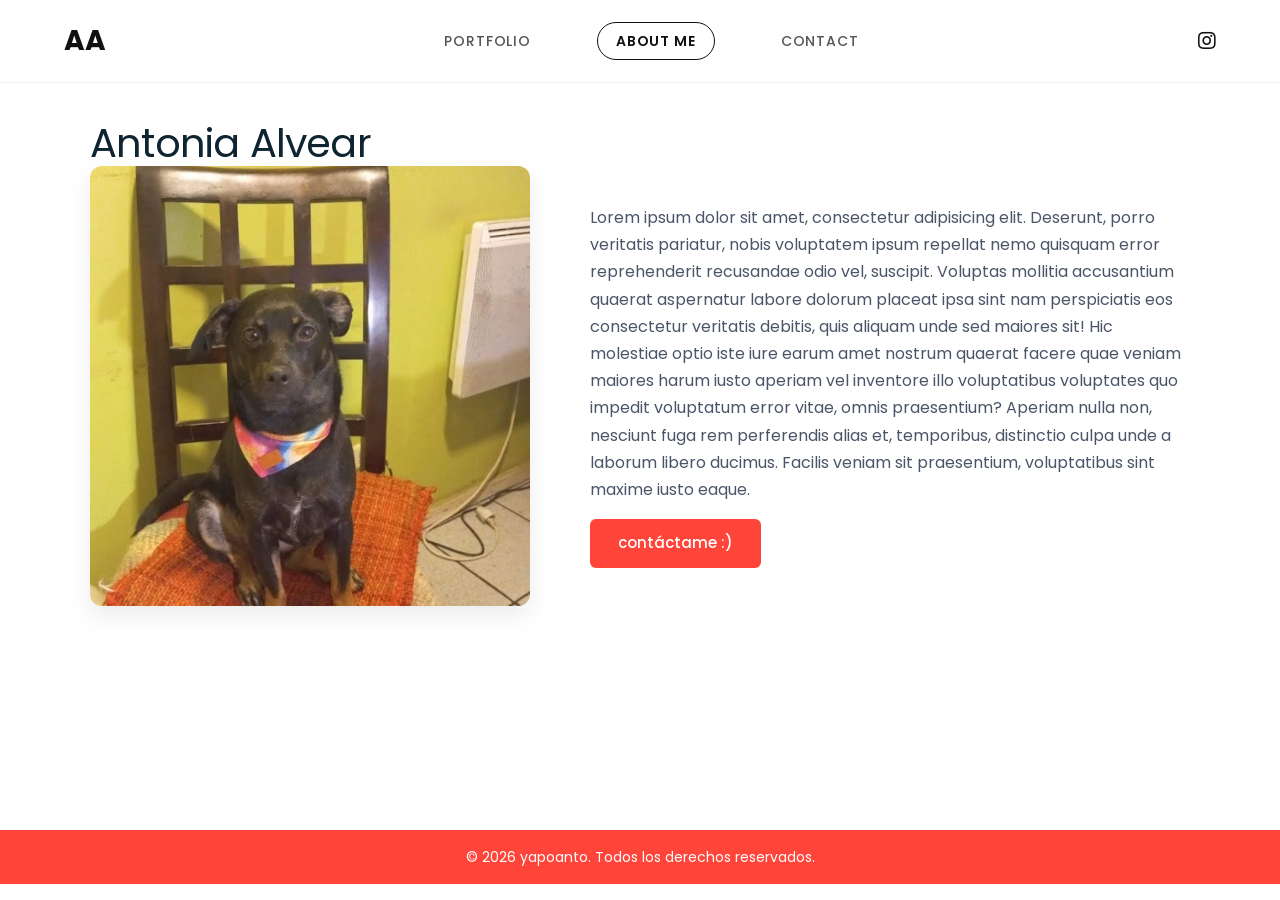
==== about/index.html @ c009c2d9 "Update index.html" ====
<!DOCTYPE html>
<html lang="es">

  <head>
    <meta charset="UTF-8" />
    <title>yapoanto / Diseñadora</title>
    <link rel="stylesheet" href="../style.css">
    <link rel="stylesheet" href="https://cdnjs.cloudflare.com/ajax/libs/font-awesome/5.15.2/css/all.min.css" />
    <meta name="viewport" content="width=device-width, initial-scale=1.0" />
  </head>

  <body>
       <!-- Move to up button -->
    <div class="scroll-button">
      <a href="#home"><i class="fas fa-arrow-up"></i></a>
    </div>

    <!-- navgaition menu -->
    <nav>
      <div class="navbar">
        <div class="logo"><a href="../">AA</a></div>
        <ul class="menu">
          <li><a href="../portfolio/">PORTFOLIO</a></li>
          <li><a href="./" class="nav-active-pill">ABOUT ME</a></li>  
          <li><a href="../contacto/">CONTACT</a></li>  
          <div class="cancel-btn">
            <i class="fas fa-times"></i>
          </div>
        </ul>
        <div class="media-icons">
          <a href="https://www.instagram.com/yapoanto/"><i class="fab fa-instagram"></i></a>
        </div>
      </div>
      <div class="menu-btn">
        <i class="fas fa-bars"></i>
      </div>
    </nav>
           <!-- About Section Start -->
    <section class="about" id="about">
      <div class="content">
        <div class="title"><h2>Antonia Alvear</h2></div>
        <div class="about-details">
          <div class="left">
            <img src="../images/mili.jpg" alt="" />
          </div>
          <div class="right">

            <p>
              Lorem ipsum dolor sit amet, consectetur adipisicing elit. Deserunt, porro veritatis pariatur, nobis voluptatem ipsum repellat nemo quisquam error reprehenderit recusandae odio vel, suscipit. Voluptas mollitia accusantium quaerat aspernatur labore dolorum placeat ipsa sint nam perspiciatis eos consectetur veritatis debitis, quis aliquam unde sed maiores sit! Hic molestiae optio iste
              iure earum amet nostrum quaerat facere quae veniam maiores harum iusto aperiam vel inventore illo voluptatibus voluptates quo impedit voluptatum error vitae, omnis praesentium? Aperiam nulla non, nesciunt fuga rem perferendis alias et, temporibus, distinctio culpa unde a laborum libero ducimus. Facilis veniam sit praesentium, voluptatibus sint maxime iusto eaque.
            </p>
            <div class="button">
              <a href="../contacto/" class="btn-primary">contáctame :)</a>            </div>
          </div>
        </div>
      </div>
    </section>



        <footer>
      <div class="text">
        <span>© 2026 yapoanto. Todos los derechos reservados.</span>
      </div>
    </footer>
    <script src="script.js"></script>
   </body> 

</html>
---- style.css ----
/* ==========================================================================
   1. VARIABLES, TIPOGRAFÍA & CONFIGURACIÓN GLOBAL
   ========================================================================== */
@import url('https://fonts.googleapis.com/css2?family=Poppins:wght@400;500;600;700&display=swap');

:root {
  /* Tipografía */
  --font-main: 'Poppins', -apple-system, BlinkMacSystemFont, sans-serif;

  /* Paleta cromática */
  --color-brand: #ff443a;
  --color-heading: #0e2431;
  --color-body: #4a5568;
  --color-bg-light: #ffffff;
  --color-surface: #f4f4f6;
  --color-border: #e2e8f0;
}

* {
  margin: 0;
  padding: 0;
  box-sizing: border-box;
  text-decoration: none;
  scroll-behavior: smooth;
}

body {
  font-family: var(--font-main);
  font-size: 1rem;
  line-height: 1.65;
  color: var(--color-body);
  background-color: var(--color-bg-light);
  -webkit-font-smoothing: antialiased;
}

/* Barra de desplazamiento */
::-webkit-scrollbar {
  width: 8px;
}
::-webkit-scrollbar-track {
  background: #f1f1f1;
}
::-webkit-scrollbar-thumb {
  background: #ff8a83;
  border-radius: 8px;
}
::-webkit-scrollbar-thumb:hover {
  background: var(--color-brand);
}

/* ==========================================================================
   2. ESCALA TIPOGRÁFICA UNIVERSAL (H1 - H6 & CUERPO)
   ========================================================================== */
h1, h2, h3, h4, h5, h6 {
  color: var(--color-heading);
  font-weight: 600;
  line-height: 1.15;
  letter-spacing: -0.02em;
}

/* H1: Logotipo / Nombre central */
h1 {
  font-size: clamp(3.5rem, 9.5vw, 7.5rem);
  font-weight: 400;
  line-height: 0.95;
  letter-spacing: -0.03em;
  text-transform: lowercase;
}

/* H2: Subtítulo editorial / Títulos de sección */
h2 {
  font-size: clamp(1.8rem, 4vw, 2.5rem);
  font-weight: 400;
}

/* H3: Subsecciones / Entradas medianas */
h3 {
  font-size: clamp(1.3rem, 2.5vw, 1.75rem);
  font-weight: 600;
}

/* H4: Títulos de tarjetas de proyectos y modales */
h4 {
  font-size: clamp(1.05rem, 1.5vw, 1.25rem);
  font-weight: 500;
}

/* H5: Metadatos y subtítulos de tarjeta */
h5 {
  font-size: 0.88rem;
  font-weight: 500;
  color: rgba(255, 255, 255, 0.8);
}

/* H6: Tags técnicos o etiquetas */
h6 {
  font-size: 0.75rem;
  font-weight: 600;
  text-transform: uppercase;
  letter-spacing: 0.08em;
  color: #8a93a0;
}

p {
  font-size: 1rem;
  line-height: 1.7;
  margin-bottom: 1rem;
}

p:last-child {
  margin-bottom: 0;
}

small {
  font-size: 0.85rem;
  color: #718096;
}

/* ==========================================================================
   3. NAVEGACIÓN (LIVIANA, TRANSLÚCIDA Y ESPACIADA)
   ========================================================================== */
nav {
  position: fixed;
  top: 0;
  left: 0;
  width: 100%;
  padding: 18px 0;
  z-index: 998;
  background: rgba(255, 255, 255, 0.92);
  backdrop-filter: blur(12px);
  -webkit-backdrop-filter: blur(12px);
  border-bottom: 1px solid rgba(0, 0, 0, 0.05);
  transition: all 0.3s ease;
}

nav.sticky {
  padding: 12px 0;
  background: rgba(255, 255, 255, 0.98);
  box-shadow: 0 4px 20px rgba(0, 0, 0, 0.04);
}

nav .navbar {
  width: 90%;
  max-width: 1280px;
  display: flex;
  justify-content: space-between;
  align-items: center;
  margin: auto;
}

nav .navbar .logo a {
  font-size: 28px;
  font-weight: 700;
  color: #111111;
  letter-spacing: -0.5px;
  transition: color 0.25s ease;
}

nav .navbar .logo a:hover {
  color: var(--color-brand);
}

/* Menú con mayor distancia entre palabras */
nav .navbar .menu {
  display: flex;
  align-items: center;
  list-style: none;
  gap: 48px; /* Separación amplia y editorial */
}

.navbar .menu a {
  font-size: 14px;
  font-weight: 500;
  color: #555555;
  padding: 8px 18px;
  border-radius: 30px;
  letter-spacing: 0.06em;
  transition: all 0.25s ease;
}

.navbar .menu a:hover {
  color: #111111;
}

/* Cápsula activa redondeada */
.navbar .menu a.nav-active-pill {
  color: #111111;
  border: 1.5px solid #111111;
  background: transparent;
  font-weight: 600;
}

.navbar .media-icons a {
  color: #111111;
  font-size: 20px;
  transition: color 0.25s ease;
}

.navbar .media-icons a:hover {
  color: var(--color-brand);
}

.menu-btn,
.cancel-btn {
  display: none;
  font-size: 22px;
  cursor: pointer;
  color: #111111;
}

/* ==========================================================================
   4. HERO / PORTADA (CENTRADO REAL SIN DESBORDES)
   ========================================================================== */
.home {
  min-height: 88vh;       /* Mantiene el asomo de la galería abajo */
  width: 100%;
  background-color: #ffffff;
  display: flex;
  justify-content: center; /* Centra horizontalmente */
  align-items: center;     /* Centra verticalmente en la pantalla */
  position: relative;      /* Permite anclar el botón de scroll abajo */
  padding: 0 20px;
}

/* Bloque central: yapoanto + Antonia Alvear a la derecha */
.hero-brand {
  display: inline-flex;
  flex-direction: column;
  align-items: flex-end;    /* Alinea ambos hijos al borde derecho */
  width: max-content;       /* Clave: mide estrictamente lo que mide 'yapoanto' */
  max-width: 100%;
  margin: 0 auto;
  text-align: right;
  transform: translateY(-20px);
}

.brand-title {
  font-size: clamp(55px, 10vw, 140px);
  font-weight: 300;
  color: #111111;
  line-height: 0.55;
  letter-spacing: -2px;
  margin: 0;
  text-transform: lowercase;
  display: block;
  text-align: right;
}

.brand-sub {
  font-size: clamp(18px, 2.4vw, 43px);
  font-weight: 400;
  color: #111111;
  margin-top: 8px;
  letter-spacing: -0.5px;
  display: block;
  text-align: right;
  align-self: flex-end;     /* Asegura el anclaje a la derecha */
}

/* Bloque inferior de scroll fijado a la base de la sección */
.hero-scroll-prompt {
  position: absolute;
  bottom: 25px;            /* Siempre anclado abajo sin empujar al título */
  left: 50%;
  transform: translateX(-50%);
  text-align: center;
  display: flex;
  flex-direction: column;
  align-items: center;
  gap: 6px;
  width: 100%;
}

.hero-scroll-prompt .role-text {
  font-size: 15px;
  font-weight: 400;
  color: #1a1a1a;
  margin: 0;
}

.hero-scroll-prompt .scroll-link {
  display: inline-flex;
  flex-direction: column;
  align-items: center;
  gap: 6px;
  font-size: 14px;
  color: #555555;
  text-decoration: none;
  transition: color 0.3s ease;
  cursor: pointer;
}

.hero-scroll-prompt .scroll-link:hover {
  color: var(--color-brand, #ff443a);
}

.scroll-arrow {
  font-size: 13px;
  animation: bounceDown 2s infinite ease-in-out;
}

@keyframes bounceDown {
  0%, 20%, 50%, 80%, 100% { transform: translateY(0); }
  40% { transform: translateY(5px); }
  60% { transform: translateY(2px); }
}

/* ==========================================================================
   5. GALERÍA DE PROYECTOS (HOME)
   ========================================================================== */
.gallery {
  padding: 20px 0 100px 0;
  width: 100%;
  background: #ffffff;
}

.gallery-container {
  width: 90%;
  max-width: 1280px;
  margin: 0 auto;
  display: grid;
  grid-template-columns: repeat(auto-fill, minmax(320px, 1fr));
  gap: 24px;
}

.gallery-card {
  position: relative;
  aspect-ratio: 3 / 4;
  overflow: hidden;
  border-radius: 14px;
  cursor: pointer;
  background-color: #b0b0b0;
  box-shadow: 0 4px 15px rgba(0, 0, 0, 0.04);
}

.gallery-card img {
  width: 100%;
  height: 100%;
  object-fit: cover;
  display: block;
  transition: transform 0.5s cubic-bezier(0.16, 1, 0.3, 1);
}

.gallery-card:hover img {
  transform: scale(1.03);
}

.card-overlay {
  position: absolute;
  inset: 0;
  display: flex;
  flex-direction: column;
  justify-content: flex-end;
  padding: 22px;
  background: linear-gradient(180deg, transparent 40%, rgba(14, 36, 49, 0.88) 100%);
  opacity: 0;
  transition: opacity 0.3s ease;
}

.gallery-card:hover .card-overlay {
  opacity: 1;
}

.card-overlay h4 {
  color: #ffffff;
  margin-bottom: 2px;
  transform: translateY(8px);
  transition: transform 0.3s ease;
}

.card-overlay h5 {
  transform: translateY(8px);
  transition: transform 0.3s ease 0.05s;
}

.gallery-card:hover .card-overlay h4,
.gallery-card:hover .card-overlay h5 {
  transform: translateY(0);
}

/* ==========================================================================
   6. LIGHTBOX / VISOR MODAL
   ========================================================================== */
.lightbox {
  position: fixed;
  inset: 0;
  background: rgba(14, 36, 49, 0.9);
  backdrop-filter: blur(8px);
  -webkit-backdrop-filter: blur(8px);
  z-index: 9999;
  display: flex;
  align-items: center;
  justify-content: center;
  opacity: 0;
  pointer-events: none;
  transition: opacity 0.3s ease;
  padding: 20px;
}

.lightbox.active {
  opacity: 1;
  pointer-events: auto;
}

.lightbox-content {
  position: relative;
  max-width: 900px;
  width: 100%;
  display: flex;
  flex-direction: column;
  align-items: center;
}

.lightbox-content img {
  max-width: 100%;
  max-height: 75vh;
  border-radius: 6px;
  object-fit: contain;
  box-shadow: 0 10px 30px rgba(0, 0, 0, 0.4);
}

.lightbox-close {
  position: absolute;
  top: -45px;
  right: 0;
  background: transparent;
  border: none;
  color: #ffffff;
  font-size: 26px;
  cursor: pointer;
  padding: 5px;
}

.lightbox-info {
  margin-top: 14px;
  text-align: center;
  color: #ffffff;
}

.lightbox-info h4 {
  color: #ffffff;
}

.lightbox-info span {
  font-size: 0.9rem;
  color: rgba(255, 255, 255, 0.7);
}

/* ==========================================================================
   7. SECCIÓN ABOUT ME
   ========================================================================== */
.about {
  padding: 120px 0 80px 0;
  width: 100%;
  background: #ffffff;
  min-height: calc(100vh - 70px);
}

.about .content {
  width: 90%;
  max-width: 1100px;
  margin: 0 auto;
}

.section-header {
  margin-bottom: 50px;
  text-align: center;
}

.section-header h2 {
  position: relative;
  display: inline-block;
  padding-bottom: 10px;
}

.section-header h2::after {
  content: '';
  position: absolute;
  width: 50px;
  height: 3px;
  background: var(--color-brand);
  bottom: 0;
  left: 50%;
  transform: translateX(-50%);
  border-radius: 2px;
}

.about-details {
  display: flex;
  align-items: center;
  justify-content: space-between;
  gap: 60px;
}

.about-details .left {
  flex: 1;
  max-width: 440px;
}

.about-details .left img {
  width: 100%;
  aspect-ratio: 1 / 1;
  object-fit: cover;
  border-radius: 12px;
  box-shadow: 0 10px 25px rgba(0, 0, 0, 0.08);
  display: block;
}

.about-details .right {
  flex: 1.2;
}

.about-details .right h3 {
  margin-bottom: 16px;
}

.button-wrap {
  margin-top: 28px;
}

.btn-primary {
  display: inline-block;
  background: var(--color-brand);
  color: #ffffff;
  padding: 12px 28px;
  font-size: 15px;
  font-weight: 500;
  border-radius: 6px;
  transition: background 0.3s ease, transform 0.2s ease;
}

.btn-primary:hover {
  background: #e03229;
  transform: translateY(-2px);
}

/* ==========================================================================
   8. PÁGINA PORTFOLIO / WORK (FEED CRONOLÓGICO)
   ========================================================================== */
.portfolio-feed {
  width: 90%;
  max-width: 1300px;
  margin: 0 auto;
  padding: 130px 0 100px 0;
  display: flex;
  flex-direction: column;
  gap: 120px;
}

.project-entry {
  display: flex;
  flex-direction: column;
  gap: 24px;
}

.entry-header-grid {
  display: grid;
  grid-template-columns: 1fr 1.35fr;
  gap: 40px;
  align-items: flex-start;
}

.entry-info {
  display: flex;
  flex-direction: column;
  padding-top: 10px;
}

.entry-info h2 {
  font-size: clamp(2rem, 3.2vw, 2.8rem);
  font-weight: 700;
  color: #111111;
  line-height: 1.1;
  margin-bottom: 6px;
}

.entry-info .project-year {
  display: block;
  font-size: 1.15rem;
  font-weight: 400;
  color: #333333;
  margin-bottom: 12px;
}

.entry-info .project-discipline {
  font-size: 0.95rem;
  font-weight: 500;
  color: var(--color-brand);
  margin-bottom: 24px;
  text-transform: uppercase;
  letter-spacing: 0.04em;
}

.entry-info .project-desc {
  font-size: 1.05rem;
  line-height: 1.6;
  color: #444444;
  max-width: 440px;
  margin-bottom: 28px;
}

.project-tags {
  display: flex;
  flex-wrap: wrap;
  gap: 8px;
  list-style: none;
  padding: 0;
}

.project-tags li {
  font-size: 0.8rem;
  background-color: #f0f0f2;
  color: #555555;
  padding: 4px 12px;
  border-radius: 20px;
}

.entry-hero-media {
  width: 100%;
  aspect-ratio: 16 / 11;
  background-color: #b0b0b0;
  border-radius: 14px;
  overflow: hidden;
}

.entry-hero-media img {
  width: 100%;
  height: 100%;
  object-fit: cover;
  display: block;
}

.entry-process-grid {
  display: grid;
  grid-template-columns: repeat(3, 1fr);
  gap: 24px;
}

.process-item {
  width: 100%;
  aspect-ratio: 4 / 4.8;
  background-color: #b0b0b0;
  border-radius: 14px;
  overflow: hidden;
}

.process-item img {
  width: 100%;
  height: 100%;
  object-fit: cover;
  display: block;
  transition: transform 0.4s ease;
}

.process-item:hover img {
  transform: scale(1.03);
}

/* ==========================================================================
   9. PÁGINA CONTACTO (NOTEBOOK / DESK SCENE)
   ========================================================================== */
#contact-page {
  background-color: #f6f3ed;
  background-image: radial-gradient(#e3ded4 1.2px, transparent 1.2px);
  background-size: 20px 20px;
  min-height: 100vh;
  display: flex;
  flex-direction: column;
}

.contact-desk {
  flex: 1;
  display: flex;
  justify-content: center;
  align-items: center;
  padding: 120px 20px 60px 20px;
}

.desk-canvas {
  width: 100%;
  max-width: 1050px;
  display: flex;
  align-items: center;
  justify-content: center;
  gap: 25px;
  position: relative;
}

.notebook-sheet {
  background: #fffdf9;
  border: 2px solid #222222;
  border-radius: 16px;
  width: 100%;
  max-width: 480px;
  padding: 40px 35px 35px 55px;
  position: relative;
  box-shadow: 8px 10px 0px rgba(0, 0, 0, 0.12);
  z-index: 2;
}

.notebook-holes {
  position: absolute;
  top: 30px;
  bottom: 30px;
  left: 18px;
  display: flex;
  flex-direction: column;
  justify-content: space-between;
}

.notebook-holes span {
  width: 13px;
  height: 13px;
  border-radius: 50%;
  background: #f6f3ed;
  border: 2px solid #222222;
}

.notebook-header {
  margin-bottom: 22px;
  font-size: 1.05rem;
}

.notebook-header .to-label {
  font-weight: 600;
  color: var(--color-brand);
  margin-right: 6px;
}

.notebook-header .to-email {
  color: #222222;
  font-weight: 500;
  text-decoration: underline;
  text-decoration-thickness: 1.5px;
}

.notebook-form {
  display: flex;
  flex-direction: column;
  gap: 18px;
}

.input-line {
  display: flex;
  flex-direction: column;
  border-bottom: 2px solid #222222;
  padding-bottom: 4px;
}

.input-line label {
  font-size: 0.8rem;
  font-weight: 600;
  color: #777777;
  text-transform: lowercase;
  margin-bottom: 2px;
}

.input-line input,
.input-line textarea {
  border: none;
  background: transparent;
  outline: none;
  font-family: var(--font-main);
  font-size: 1rem;
  color: #111111;
  width: 100%;
  resize: none;
}

.input-line input::placeholder,
.input-line textarea::placeholder {
  color: #bbbbbb;
  font-style: italic;
  font-size: 0.9rem;
}

.btn-notebook-send {
  margin-top: 15px;
  background-color: #222222;
  color: #ffffff;
  font-family: var(--font-main);
  font-size: 0.95rem;
  font-weight: 600;
  letter-spacing: 0.05em;
  padding: 12px 0;
  border-radius: 30px;
  border: none;
  cursor: pointer;
  transition: transform 0.2s ease, background-color 0.2s ease;
}

.btn-notebook-send:hover {
  background-color: var(--color-brand);
  transform: translateY(-2px);
}

.desk-note {
  background: #ffffff;
  border: 2px solid #222222;
  padding: 22px 18px;
  border-radius: 12px;
  width: 210px;
  box-shadow: 4px 6px 0px rgba(0, 0, 0, 0.08);
  text-align: center;
}

.desk-note h4 {
  font-size: 1.05rem;
  margin-bottom: 6px;
  color: #222222;
}

.desk-note p {
  font-size: 0.82rem;
  line-height: 1.45;
  color: #555555;
  margin-bottom: 0;
}

.note-left {
  transform: rotate(-7deg);
}

.note-right {
  transform: rotate(6deg);
}

.envelope-badge,
.pin-clip {
  font-size: 24px;
  margin-bottom: 10px;
  color: var(--color-brand);
}

/* ==========================================================================
   10. FOOTER & BOTÓN SCROLL
   ========================================================================== */
footer {
  background: var(--color-brand);
  padding: 14px 0;
  text-align: center;
}

footer .text span {
  font-size: 14px;
  color: #ffffff;
  font-weight: 400;
}

.scroll-button a {
  position: fixed;
  bottom: 25px;
  right: 25px;
  color: #ffffff;
  background: var(--color-brand);
  padding: 10px 14px;
  font-size: 16px;
  border-radius: 6px;
  display: none;
  z-index: 99;
  box-shadow: 0 4px 12px rgba(0, 0, 0, 0.15);
  transition: background 0.3s ease;
}

.scroll-button a:hover {
  background: #e03229;
}

/* ==========================================================================
   11. MEDIA QUERIES CONSOLIDADAS
   ========================================================================== */
@media (max-width: 860px) {
  /* About */
  .about {
    padding: 100px 0 60px 0;
  }

  .about-details {
    flex-direction: column;
    text-align: center;
    gap: 36px;
  }

  .about-details .left {
    max-width: 320px;
  }

  .about-details .right p {
    text-align: left;
  }

  /* Portfolio Feed */
  .portfolio-feed {
    padding: 100px 0 60px 0;
    gap: 70px;
  }

  .entry-header-grid {
    grid-template-columns: 1fr;
    gap: 25px;
  }

  .entry-hero-media {
    aspect-ratio: 4 / 3;
  }

  .entry-process-grid {
    grid-template-columns: 1fr;
    gap: 16px;
  }

  .process-item {
    aspect-ratio: 16 / 10;
  }

  /* Contact Desk */
  .desk-canvas {
    flex-direction: column;
    gap: 20px;
  }

  .desk-note {
    width: 100%;
    max-width: 480px;
    transform: none;
  }

  .notebook-sheet {
    padding: 30px 20px 25px 45px;
  }
}

@media (max-width: 768px) {
  /* Navegación móvil */
  nav .navbar .menu {
    position: fixed;
    top: 0;
    left: -100%;
    background: #ffffff;
    height: 100vh;
    max-width: 320px;
    width: 100%;
    padding: 80px 30px;
    flex-direction: column;
    align-items: flex-start;
    gap: 20px;
    box-shadow: 10px 0 30px rgba(0, 0, 0, 0.08);
    transition: left 0.4s ease;
  }

  .navbar.active .menu {
    left: 0;
  }

  nav .navbar .menu a {
    font-size: 18px;
    color: #111111;
    padding: 10px 18px;
  }

  .navbar .media-icons {
    display: none;
  }

  .menu-btn {
    display: block;
  }

  .navbar .menu .cancel-btn {
    display: block;
    position: absolute;
    top: 24px;
    right: 24px;
    color: #111111;
  }

  /* Galería móvil */
  .gallery-container {
    grid-template-columns: 1fr;
    gap: 18px;
  }

  .card-overlay {
    opacity: 1;
    background: linear-gradient(180deg, transparent 50%, rgba(14, 36, 49, 0.88) 100%);
  }

  .card-overlay h4,
  .card-overlay h5 {
    transform: translateY(0);
  }
}
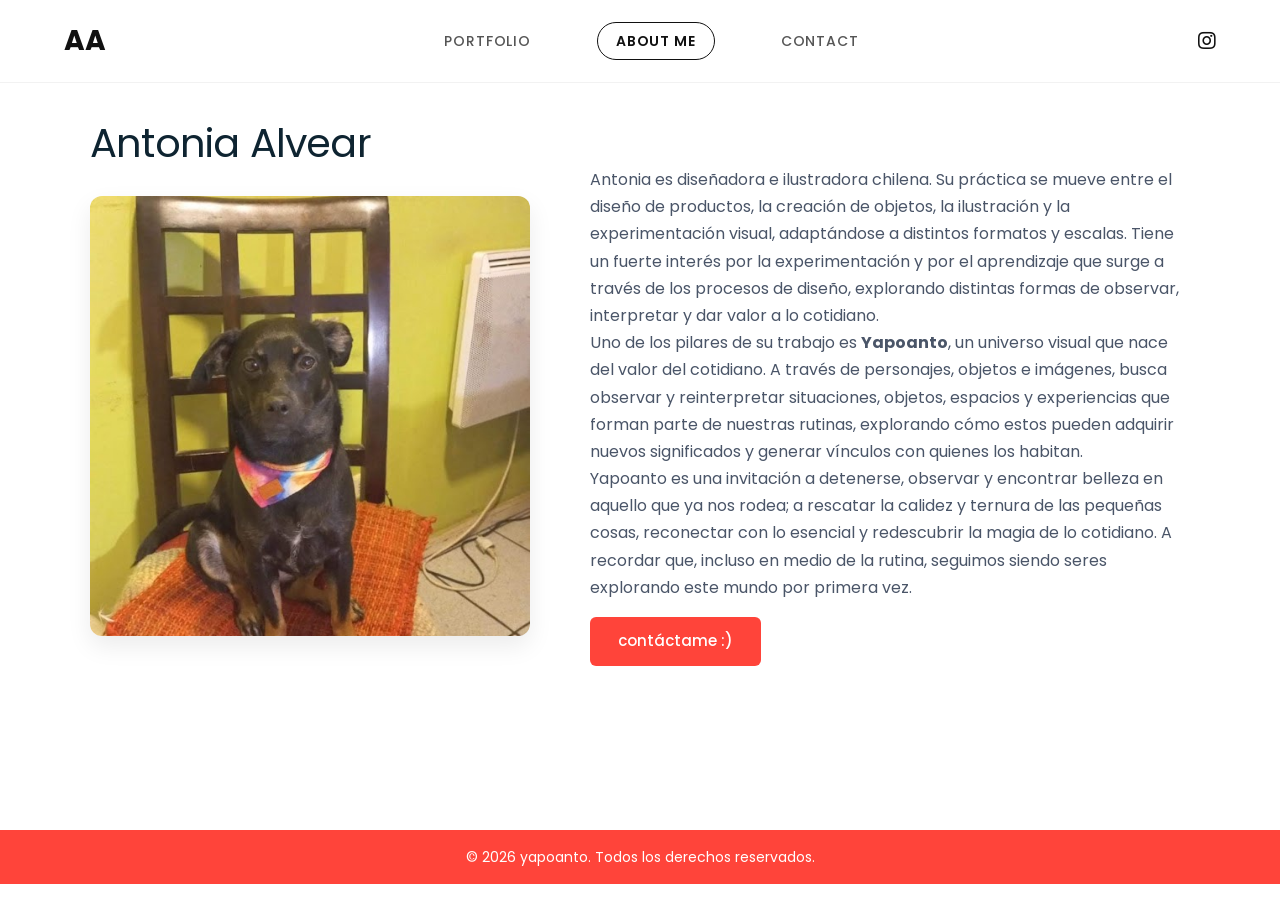
==== commit ffc89318: "Update index.html" ====
--- a/about/index.html
+++ b/about/index.html
@@ -46,8 +46,14 @@
           <div class="right">
 
             <p>
-              Lorem ipsum dolor sit amet, consectetur adipisicing elit. Deserunt, porro veritatis pariatur, nobis voluptatem ipsum repellat nemo quisquam error reprehenderit recusandae odio vel, suscipit. Voluptas mollitia accusantium quaerat aspernatur labore dolorum placeat ipsa sint nam perspiciatis eos consectetur veritatis debitis, quis aliquam unde sed maiores sit! Hic molestiae optio iste
-              iure earum amet nostrum quaerat facere quae veniam maiores harum iusto aperiam vel inventore illo voluptatibus voluptates quo impedit voluptatum error vitae, omnis praesentium? Aperiam nulla non, nesciunt fuga rem perferendis alias et, temporibus, distinctio culpa unde a laborum libero ducimus. Facilis veniam sit praesentium, voluptatibus sint maxime iusto eaque.
+            Antonia es diseñadora e ilustradora chilena. Su práctica se mueve entre el diseño de productos, la creación de objetos, la ilustración y la experimentación visual, 
+              adaptándose a distintos formatos y escalas. Tiene un fuerte interés por la experimentación y por el aprendizaje que surge a través de los procesos de diseño, explorando 
+              distintas formas de observar, interpretar y dar valor a lo cotidiano. <br>
+Uno de los pilares de su trabajo es <b>Yapoanto</b>, un universo visual que nace del valor del cotidiano. A través de personajes, objetos e imágenes, busca observar y reinterpretar situaciones, 
+              objetos, espacios y experiencias que forman parte de nuestras rutinas, explorando cómo estos pueden adquirir nuevos significados y generar vínculos con quienes los habitan. <br>
+Yapoanto es una invitación a detenerse, observar y encontrar belleza en aquello que ya nos rodea; a rescatar la calidez y ternura de las pequeñas cosas, reconectar con lo esencial y redescubrir
+              la magia de lo cotidiano. A recordar que, incluso en medio de la rutina, seguimos siendo seres explorando este mundo por primera vez.
+
             </p>
             <div class="button">
               <a href="../contacto/" class="btn-primary">contáctame :)</a>            </div>
--- a/style.css
+++ b/style.css
@@ -344,6 +344,16 @@
 .gallery-card:hover img {
   transform: scale(1.03);
 }
+
+.gallery-card-link {
+  display: block;
+  width: 100%;
+  height: 100%;
+  color: inherit;
+  text-decoration: none;
+  position: relative;
+}
+
 
 .card-overlay {
   position: absolute;
@@ -830,6 +840,192 @@
   font-size: 24px;
   margin-bottom: 10px;
   color: var(--color-brand);
+}
+
+
+/* ==========================================================================
+   PÁGINA DEDICADA DE PORTAFOLIO (LAYOUT EDITORIAL CON FILTROS)
+   ========================================================================== */
+.portfolio-view {
+  width: 90%;
+  max-width: 1280px;
+  margin: 0 auto;
+  padding: 130px 0 100px 0;
+}
+
+/* Cabecera & Pestañas de Filtro */
+.portfolio-intro {
+  margin-bottom: 50px;
+}
+
+.portfolio-intro h2 {
+  font-size: clamp(2rem, 4vw, 3rem);
+  font-weight: 700;
+  color: #111111;
+  letter-spacing: -0.02em;
+  margin-bottom: 10px;
+}
+
+.portfolio-intro p {
+  font-size: 1.05rem;
+  color: #666666;
+  max-width: 620px;
+  margin-bottom: 30px;
+  line-height: 1.6;
+}
+
+.filter-bar {
+  display: flex;
+  gap: 12px;
+  flex-wrap: wrap;
+}
+
+.filter-btn {
+  background: transparent;
+  border: 1px solid #e0e0e0;
+  padding: 7px 18px;
+  border-radius: 25px;
+  font-family: var(--font-main);
+  font-size: 0.85rem;
+  font-weight: 500;
+  color: #555555;
+  cursor: pointer;
+  transition: all 0.25s ease;
+}
+
+.filter-btn:hover {
+  border-color: #111111;
+  color: #111111;
+}
+
+.filter-btn.active {
+  background: #111111;
+  border-color: #111111;
+  color: #ffffff;
+}
+
+/* Grilla con Ritmo Asimétrico */
+.projects-masonry-grid {
+  display: grid;
+  grid-template-columns: repeat(3, 1fr);
+  gap: 36px 26px;
+}
+
+.project-tile {
+  display: flex;
+  flex-direction: column;
+  transition: opacity 0.3s ease, transform 0.3s ease;
+}
+
+/* Pieza destacada que ocupa 2 columnas */
+.project-tile.tile-wide {
+  grid-column: span 2;
+}
+
+/* Enlace contenedor */
+.tile-link {
+  display: flex;
+  flex-direction: column;
+  text-decoration: none;
+  color: inherit;
+  width: 100%;
+}
+
+/* Contenedor de la imagen */
+.tile-media {
+  width: 100%;
+  aspect-ratio: 4 / 3;
+  border-radius: 12px;
+  overflow: hidden;
+  background-color: #b0b0b0;
+  margin-bottom: 14px;
+}
+
+.tile-wide .tile-media {
+  aspect-ratio: 16 / 9.5; /* Más panorámica para el elemento ancho */
+}
+
+.tile-media img {
+  width: 100%;
+  height: 100%;
+  object-fit: cover;
+  display: block;
+  transition: transform 0.5s cubic-bezier(0.16, 1, 0.3, 1);
+}
+
+.tile-link:hover .tile-media img {
+  transform: scale(1.03);
+}
+
+/* Textos editoriales debajo de cada imagen */
+.tile-caption {
+  display: flex;
+  flex-direction: column;
+  gap: 3px;
+}
+
+.caption-head {
+  display: flex;
+  justify-content: space-between;
+  align-items: baseline;
+  gap: 12px;
+}
+
+.caption-head h4 {
+  font-size: 1.15rem;
+  font-weight: 600;
+  color: #111111;
+  margin: 0;
+  transition: color 0.2s ease;
+}
+
+.tile-link:hover .caption-head h4 {
+  color: var(--color-brand, #ff443a);
+}
+
+.caption-year {
+  font-size: 0.85rem;
+  color: #888888;
+  font-weight: 400;
+}
+
+.caption-tag {
+  font-size: 0.88rem;
+  color: #666666;
+  margin: 0;
+}
+
+/* ==========================================================================
+   RESPONSIVE PARA LA GRILLA DE PORTAFOLIO
+   ========================================================================== */
+@media (max-width: 900px) {
+  .projects-masonry-grid {
+    grid-template-columns: repeat(2, 1fr);
+    gap: 28px 20px;
+  }
+
+  .project-tile.tile-wide {
+    grid-column: span 2;
+  }
+}
+
+@media (max-width: 600px) {
+  .portfolio-view {
+    padding-top: 100px;
+  }
+
+  .projects-masonry-grid {
+    grid-template-columns: 1fr;
+    gap: 32px;
+  }
+
+  .project-tile.tile-wide {
+    grid-column: span 1;
+  }
+
+  .tile-wide .tile-media {
+    aspect-ratio: 4 / 3;
+  }
 }
 
 /* ==========================================================================
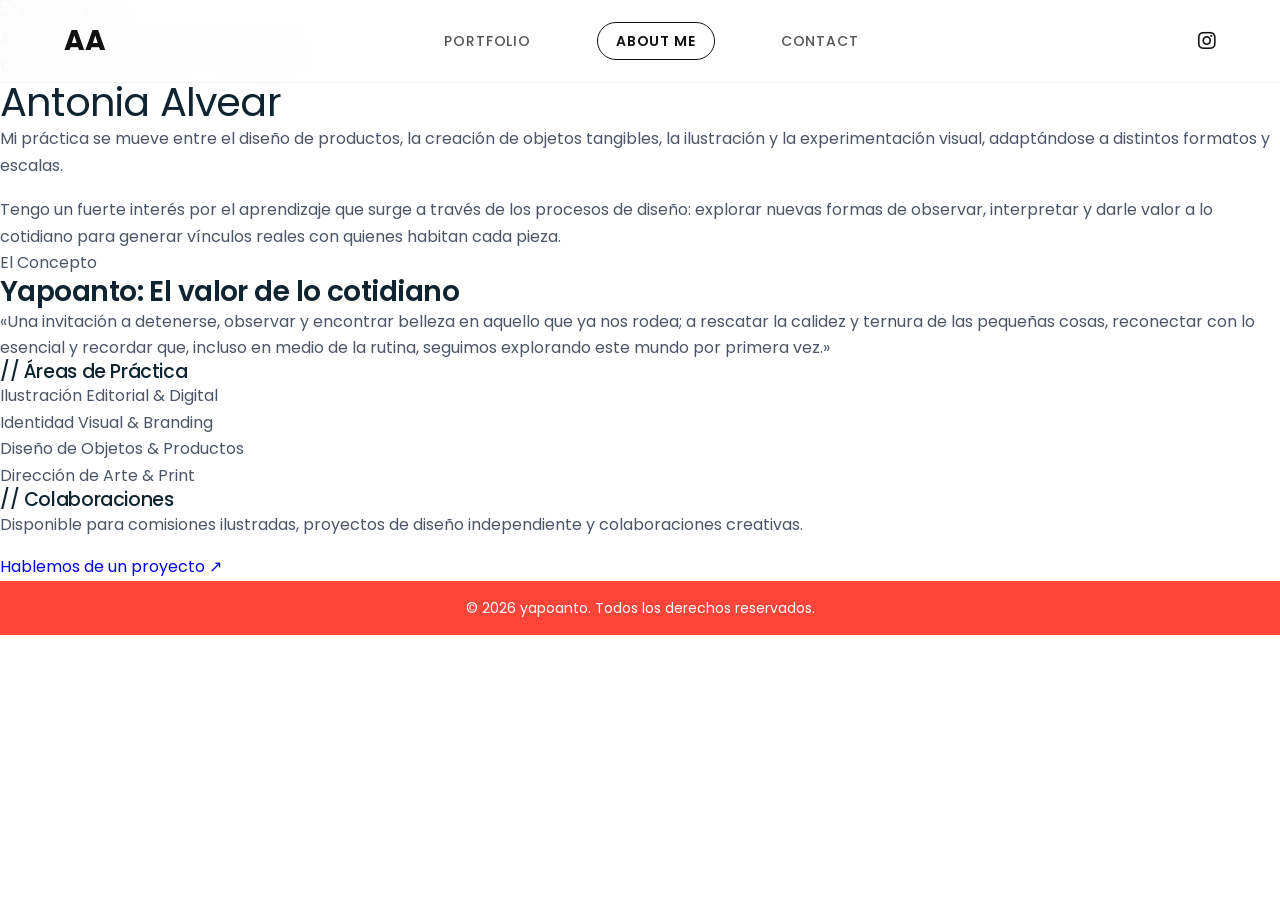
==== commit f64622a4: "Update index.html" ====
--- a/about/index.html
+++ b/about/index.html
@@ -1,75 +1,95 @@
 <!DOCTYPE html>
 <html lang="es">
-
   <head>
     <meta charset="UTF-8" />
-    <title>yapoanto / Diseñadora</title>
-    <link rel="stylesheet" href="../style.css">
+    <meta name="viewport" content="width=device-width, initial-scale=1.0" />
+    <title>About Me - yapoanto / Antonia Alvear</title>
+    <link rel="stylesheet" href="../style.css" />
     <link rel="stylesheet" href="https://cdnjs.cloudflare.com/ajax/libs/font-awesome/5.15.2/css/all.min.css" />
-    <meta name="viewport" content="width=device-width, initial-scale=1.0" />
   </head>
 
-  <body>
-       <!-- Move to up button -->
-    <div class="scroll-button">
-      <a href="#home"><i class="fas fa-arrow-up"></i></a>
-    </div>
-
-    <!-- navgaition menu -->
+  <body id="about-page">
+    <!-- Navegación -->
     <nav>
       <div class="navbar">
         <div class="logo"><a href="../">AA</a></div>
         <ul class="menu">
           <li><a href="../portfolio/">PORTFOLIO</a></li>
-          <li><a href="./" class="nav-active-pill">ABOUT ME</a></li>  
-          <li><a href="../contacto/">CONTACT</a></li>  
-          <div class="cancel-btn">
-            <i class="fas fa-times"></i>
-          </div>
+          <li><a href="./" class="nav-active-pill">ABOUT ME</a></li>
+          <li><a href="../contacto/">CONTACT</a></li>
+          <div class="cancel-btn"><i class="fas fa-times"></i></div>
         </ul>
         <div class="media-icons">
-          <a href="https://www.instagram.com/yapoanto/"><i class="fab fa-instagram"></i></a>
+          <a href="#"><i class="fab fa-instagram"></i></a>
         </div>
       </div>
-      <div class="menu-btn">
-        <i class="fas fa-bars"></i>
-      </div>
+      <div class="menu-btn"><i class="fas fa-bars"></i></div>
     </nav>
-           <!-- About Section Start -->
-    <section class="about" id="about">
-      <div class="content">
-        <div class="title"><h2>Antonia Alvear</h2></div>
-        <div class="about-details">
-          <div class="left">
-            <img src="../images/mili.jpg" alt="" />
-          </div>
-          <div class="right">
 
-            <p>
-            Antonia es diseñadora e ilustradora chilena. Su práctica se mueve entre el diseño de productos, la creación de objetos, la ilustración y la experimentación visual, 
-              adaptándose a distintos formatos y escalas. Tiene un fuerte interés por la experimentación y por el aprendizaje que surge a través de los procesos de diseño, explorando 
-              distintas formas de observar, interpretar y dar valor a lo cotidiano. <br>
-Uno de los pilares de su trabajo es <b>Yapoanto</b>, un universo visual que nace del valor del cotidiano. A través de personajes, objetos e imágenes, busca observar y reinterpretar situaciones, 
-              objetos, espacios y experiencias que forman parte de nuestras rutinas, explorando cómo estos pueden adquirir nuevos significados y generar vínculos con quienes los habitan. <br>
-Yapoanto es una invitación a detenerse, observar y encontrar belleza en aquello que ya nos rodea; a rescatar la calidez y ternura de las pequeñas cosas, reconectar con lo esencial y redescubrir
-              la magia de lo cotidiano. A recordar que, incluso en medio de la rutina, seguimos siendo seres explorando este mundo por primera vez.
+    <!-- Contenido Principal About -->
+    <main class="about-editorial">
+      
+      <!-- Fila 1: Presentación & Retrato -->
+      <section class="about-hero-grid">
+        <div class="about-portrait-col">
+          <figure class="portrait-wrapper">
+            <img src="../images/about.jpg" alt="Antonia Alvear" loading="lazy" />
+          </figure>
+          <figcaption class="portrait-caption">Antonia Alvear & compañía en el taller.</figcaption>
+        </div>
 
-            </p>
-            <div class="button">
-              <a href="../contacto/" class="btn-primary">contáctame :)</a>            </div>
-          </div>
+        <div class="about-bio-col">
+          <span class="bio-tagline">Diseñadora & Ilustradora — Santiago, CL</span>
+          <h2>Antonia Alvear</h2>
+          
+          <p class="bio-lead">
+            Mi práctica se mueve entre el diseño de productos, la creación de objetos tangibles, la ilustración y la experimentación visual, adaptándose a distintos formatos y escalas.
+          </p>
+          <p>
+            Tengo un fuerte interés por el aprendizaje que surge a través de los procesos de diseño: explorar nuevas formas de observar, interpretar y darle valor a lo cotidiano para generar vínculos reales con quienes habitan cada pieza.
+          </p>
         </div>
-      </div>
-    </section>
+      </section>
 
+      <!-- Fila 2: Manifiesto / Universo Yapoanto -->
+      <section class="yapoanto-statement-card">
+        <div class="statement-header">
+          <span class="statement-badge">El Concepto</span>
+          <h3>Yapoanto: El valor de lo cotidiano</h3>
+        </div>
+        <blockquote>
+          «Una invitación a detenerse, observar y encontrar belleza en aquello que ya nos rodea; a rescatar la calidez y ternura de las pequeñas cosas, reconectar con lo esencial y recordar que, incluso en medio de la rutina, seguimos explorando este mundo por primera vez.»
+        </blockquote>
+      </section>
 
+      <!-- Fila 3: Capacidades & Llamado a la Acción -->
+      <section class="about-capabilities-grid">
+        <div class="capabilities-block">
+          <h4>// Áreas de Práctica</h4>
+          <ul class="capability-list">
+            <li>Ilustración Editorial & Digital</li>
+            <li>Identidad Visual & Branding</li>
+            <li>Diseño de Objetos & Productos</li>
+            <li>Dirección de Arte & Print</li>
+          </ul>
+        </div>
 
-        <footer>
+        <div class="cta-contact-block">
+          <h4>// Colaboraciones</h4>
+          <p>Disponible para comisiones ilustradas, proyectos de diseño independiente y colaboraciones creativas.</p>
+          <a href="../contacto/" class="btn-about-contact">Hablemos de un proyecto ↗</a>
+        </div>
+      </section>
+
+    </main>
+
+    <!-- Footer -->
+    <footer>
       <div class="text">
         <span>© 2026 yapoanto. Todos los derechos reservados.</span>
       </div>
     </footer>
-    <script src="script.js"></script>
-   </body> 
 
+    <script src="../script.js"></script>
+  </body>
 </html>
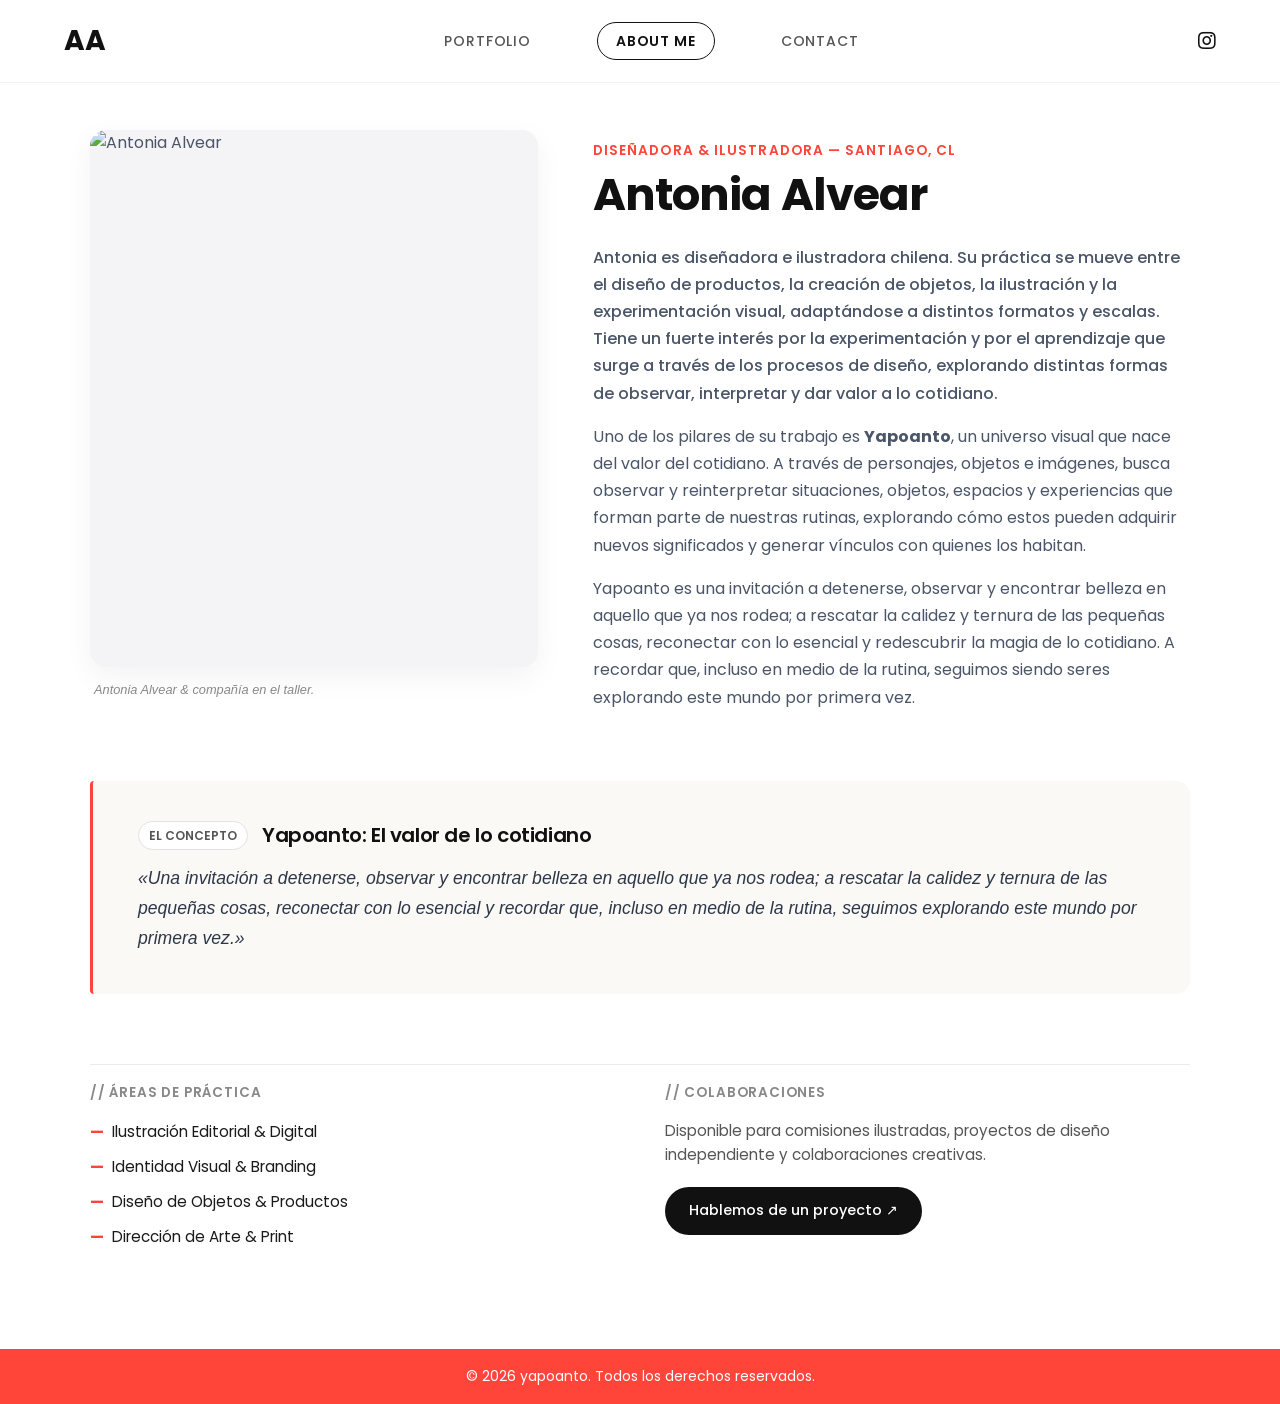
==== commit d8e1823d: "Update index.html" ====
--- a/about/index.html
+++ b/about/index.html
@@ -43,10 +43,17 @@
           <h2>Antonia Alvear</h2>
           
           <p class="bio-lead">
-            Mi práctica se mueve entre el diseño de productos, la creación de objetos tangibles, la ilustración y la experimentación visual, adaptándose a distintos formatos y escalas.
+            Antonia es diseñadora e ilustradora chilena. Su práctica se mueve entre el diseño de productos, la creación de objetos, la ilustración y la experimentación visual, 
+            adaptándose a distintos formatos y escalas. Tiene un fuerte interés por la experimentación y por el aprendizaje que surge a través de los procesos de diseño,
+            explorando distintas formas de observar, interpretar y dar valor a lo cotidiano.
           </p>
           <p>
-            Tengo un fuerte interés por el aprendizaje que surge a través de los procesos de diseño: explorar nuevas formas de observar, interpretar y darle valor a lo cotidiano para generar vínculos reales con quienes habitan cada pieza.
+            Uno de los pilares de su trabajo es <b>Yapoanto</b>, un universo visual que nace del valor del cotidiano. A través de personajes, objetos e imágenes, busca observar y reinterpretar 
+            situaciones, objetos, espacios y experiencias que forman parte de nuestras rutinas, explorando cómo estos pueden adquirir nuevos significados y generar vínculos con quienes los habitan.
+          </p>
+          <p>
+            Yapoanto es una invitación a detenerse, observar y encontrar belleza en aquello que ya nos rodea; a rescatar la calidez y ternura de las pequeñas cosas, reconectar con lo esencial 
+            y redescubrir la magia de lo cotidiano. A recordar que, incluso en medio de la rutina, seguimos siendo seres explorando este mundo por primera vez.
           </p>
         </div>
       </section>
--- a/style.css
+++ b/style.css
@@ -1186,3 +1186,231 @@
     transform: translateY(0);
   }
 }
+
+
+/* ==========================================================================
+   SECCIÓN ABOUT ME (EDITORIAL, MODULAR & BALANCEADO)
+   ========================================================================== */
+.about-editorial {
+  width: 90%;
+  max-width: 1100px;
+  margin: 0 auto;
+  padding: 130px 0 100px 0;
+  display: flex;
+  flex-direction: column;
+  gap: 70px;
+}
+
+/* 1. Grilla Superior (Foto a la izquierda, Bio a la derecha) */
+.about-hero-grid {
+  display: grid;
+  grid-template-columns: 0.9fr 1.2fr;
+  gap: 55px;
+  align-items: start;
+}
+
+.about-portrait-col {
+  display: flex;
+  flex-direction: column;
+  gap: 12px;
+}
+
+.portrait-wrapper {
+  width: 100%;
+  aspect-ratio: 4 / 4.8;
+  border-radius: 16px;
+  overflow: hidden;
+  background-color: var(--color-surface, #f4f4f6);
+  box-shadow: 0 10px 30px rgba(0, 0, 0, 0.05);
+}
+
+.portrait-wrapper img {
+  width: 100%;
+  height: 100%;
+  object-fit: cover;
+  display: block;
+}
+
+.portrait-caption {
+  font-size: 0.8rem;
+  color: #888888;
+  font-style: italic;
+  padding-left: 4px;
+}
+
+.about-bio-col {
+  display: flex;
+  flex-direction: column;
+  padding-top: 10px;
+}
+
+.bio-tagline {
+  font-size: 0.85rem;
+  font-weight: 600;
+  text-transform: uppercase;
+  letter-spacing: 0.08em;
+  color: var(--color-brand, #ff443a);
+  margin-bottom: 8px;
+}
+
+.about-bio-col h2 {
+  font-size: clamp(2.2rem, 3.5vw, 3rem);
+  font-weight: 700;
+  color: #111111;
+  letter-spacing: -0.02em;
+  line-height: 1.1;
+  margin-bottom: 24px;
+}
+
+.bio-lead {
+  font-size: 1.15rem;
+  font-weight: 500;
+  line-height: 1.6;
+  color: #1a1a1a;
+  margin-bottom: 16px;
+}
+
+.about-bio-col p {
+  font-size: 1rem;
+  line-height: 1.7;
+  color: #4a5568;
+}
+
+/* 2. Tarjeta Manifiesto (Yapoanto) */
+.yapoanto-statement-card {
+  background-color: #faf9f6; /* Blanco roto cálido editorial */
+  border-left: 3px solid var(--color-brand, #ff443a);
+  border-radius: 4px 14px 14px 4px;
+  padding: 40px 45px;
+}
+
+.statement-header {
+  display: flex;
+  align-items: center;
+  gap: 14px;
+  margin-bottom: 14px;
+}
+
+.statement-badge {
+  font-size: 0.75rem;
+  font-weight: 600;
+  text-transform: uppercase;
+  background: #ffffff;
+  padding: 4px 10px;
+  border-radius: 20px;
+  border: 1px solid #e2e2e2;
+  color: #555555;
+}
+
+.statement-header h3 {
+  font-size: 1.25rem;
+  font-weight: 600;
+  color: #111111;
+  margin: 0;
+}
+
+.yapoanto-statement-card blockquote {
+  font-size: 1.1rem;
+  font-style: italic;
+  line-height: 1.7;
+  color: #2d3748;
+  margin: 0;
+}
+
+/* 3. Bloque Inferior: Capacidades & CTA */
+.about-capabilities-grid {
+  display: grid;
+  grid-template-columns: 1fr 1fr;
+  gap: 50px;
+  padding-top: 20px;
+  border-top: 1px solid #ebebeb;
+}
+
+.capabilities-block h4,
+.cta-contact-block h4 {
+  font-size: 0.85rem;
+  font-weight: 600;
+  text-transform: uppercase;
+  letter-spacing: 0.06em;
+  color: #888888;
+  margin-bottom: 18px;
+}
+
+.capability-list {
+  list-style: none;
+  padding: 0;
+  display: flex;
+  flex-direction: column;
+  gap: 10px;
+}
+
+.capability-list li {
+  font-size: 0.95rem;
+  color: #1a1a1a;
+  display: flex;
+  align-items: center;
+  gap: 8px;
+}
+
+.capability-list li::before {
+  content: '—';
+  color: var(--color-brand, #ff443a);
+  font-weight: 700;
+}
+
+.cta-contact-block p {
+  font-size: 0.95rem;
+  line-height: 1.6;
+  color: #555555;
+  margin-bottom: 20px;
+}
+
+.btn-about-contact {
+  display: inline-block;
+  background-color: #111111;
+  color: #ffffff;
+  padding: 12px 24px;
+  font-size: 0.9rem;
+  font-weight: 500;
+  border-radius: 30px;
+  transition: all 0.25s ease;
+  text-decoration: none;
+}
+
+.btn-about-contact:hover {
+  background-color: var(--color-brand, #ff443a);
+  transform: translateY(-2px);
+}
+
+/* ==========================================================================
+   RESPONSIVE PARA ABOUT ME
+   ========================================================================== */
+@media (max-width: 860px) {
+  .about-editorial {
+    padding-top: 100px;
+    gap: 50px;
+  }
+
+  .about-hero-grid {
+    grid-template-columns: 1fr;
+    gap: 35px;
+  }
+
+  .portrait-wrapper {
+    max-width: 360px;
+    margin: 0 auto;
+  }
+
+  .portrait-caption {
+    text-align: center;
+  }
+
+  .yapoanto-statement-card {
+    padding: 30px 24px;
+  }
+
+  .about-capabilities-grid {
+    grid-template-columns: 1fr;
+    gap: 35px;
+  }
+}
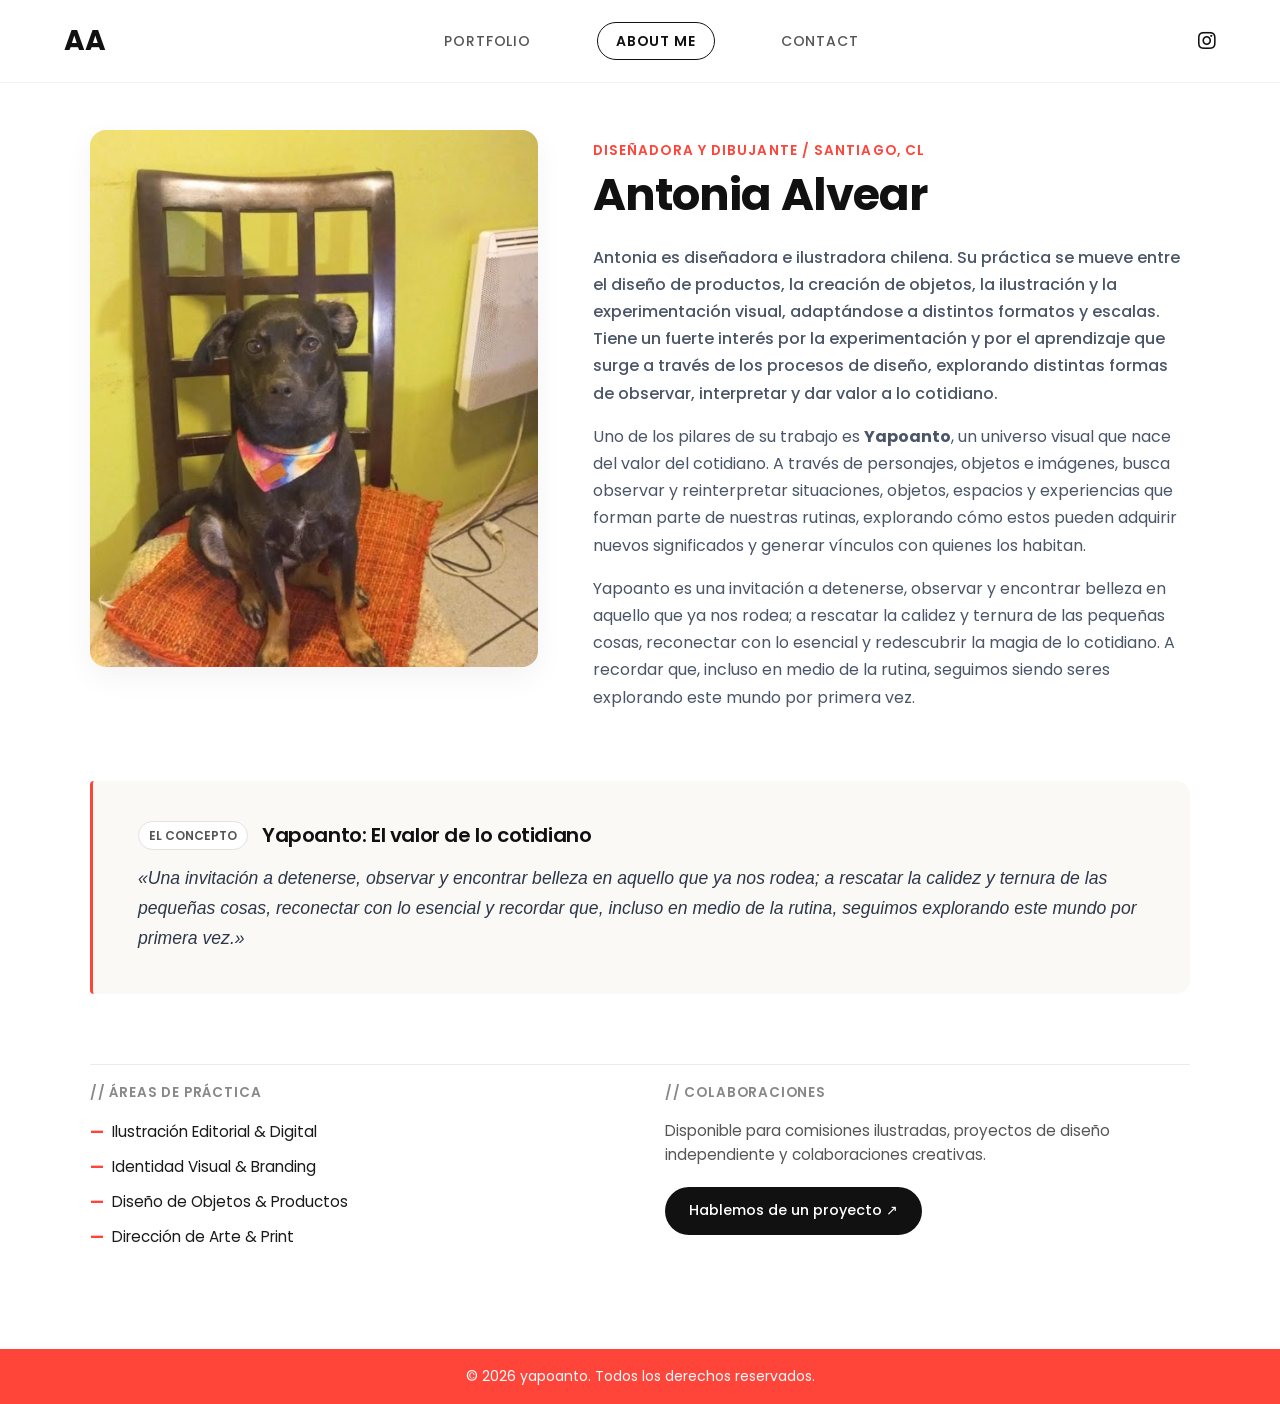
==== commit 30fee7ba: "Update index.html" ====
--- a/about/index.html
+++ b/about/index.html
@@ -33,13 +33,12 @@
       <section class="about-hero-grid">
         <div class="about-portrait-col">
           <figure class="portrait-wrapper">
-            <img src="../images/about.jpg" alt="Antonia Alvear" loading="lazy" />
+            <img src="../images/mili.jpg" alt="Antonia Alvear" loading="lazy" />
           </figure>
-          <figcaption class="portrait-caption">Antonia Alvear & compañía en el taller.</figcaption>
         </div>
 
         <div class="about-bio-col">
-          <span class="bio-tagline">Diseñadora & Ilustradora — Santiago, CL</span>
+          <span class="bio-tagline">Diseñadora y Dibujante / Santiago, CL</span>
           <h2>Antonia Alvear</h2>
           
           <p class="bio-lead">
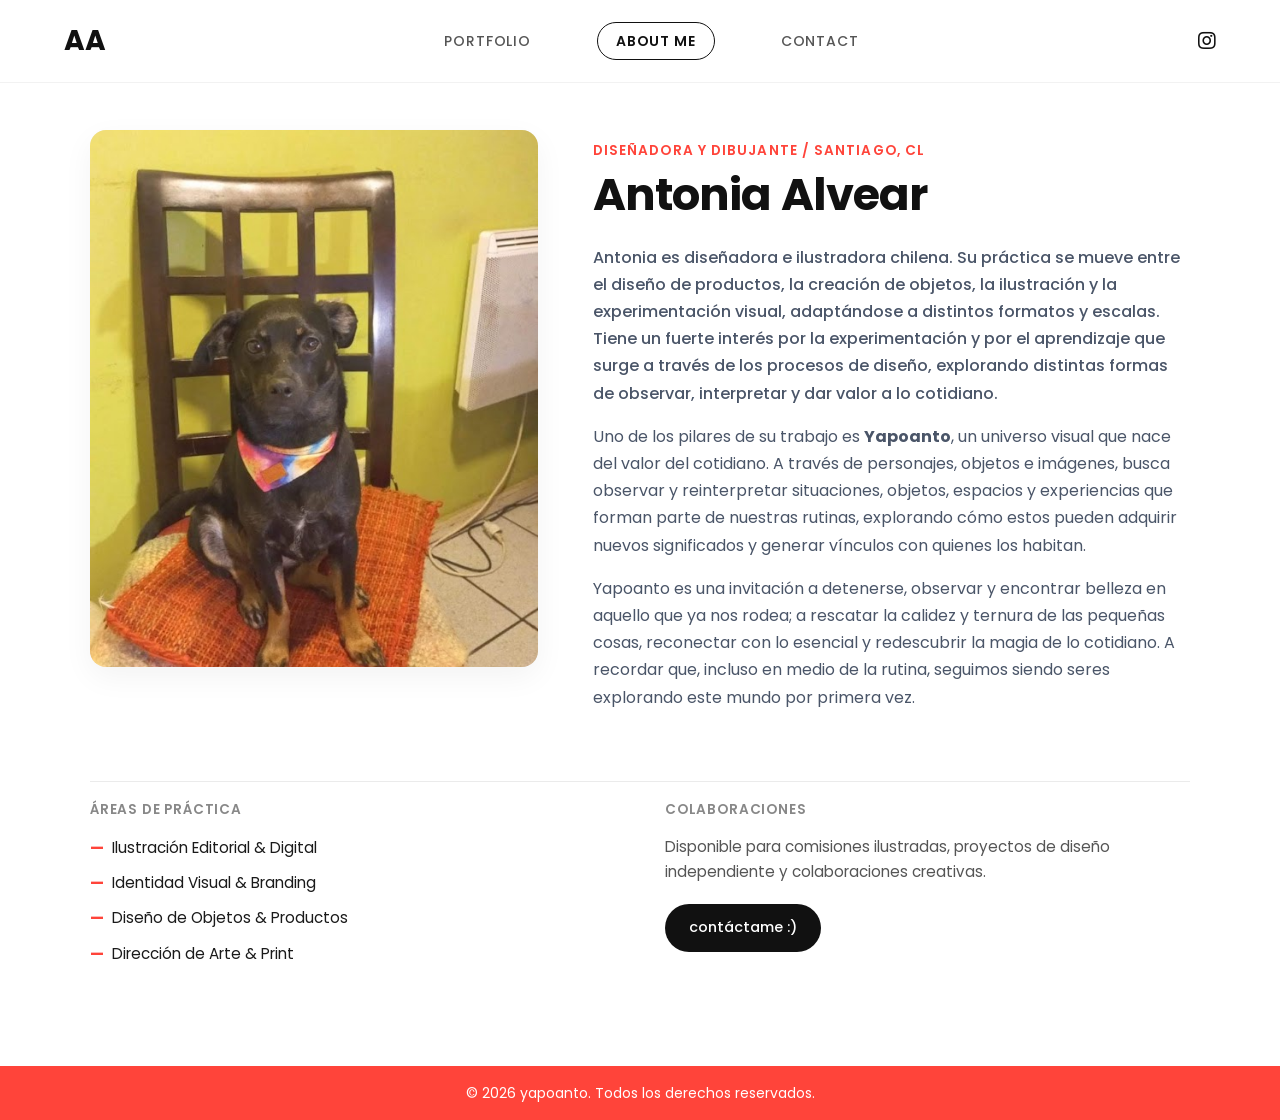
==== commit 75016427: "Update index.html" ====
--- a/about/index.html
+++ b/about/index.html
@@ -57,21 +57,10 @@
         </div>
       </section>
 
-      <!-- Fila 2: Manifiesto / Universo Yapoanto -->
-      <section class="yapoanto-statement-card">
-        <div class="statement-header">
-          <span class="statement-badge">El Concepto</span>
-          <h3>Yapoanto: El valor de lo cotidiano</h3>
-        </div>
-        <blockquote>
-          «Una invitación a detenerse, observar y encontrar belleza en aquello que ya nos rodea; a rescatar la calidez y ternura de las pequeñas cosas, reconectar con lo esencial y recordar que, incluso en medio de la rutina, seguimos explorando este mundo por primera vez.»
-        </blockquote>
-      </section>
-
       <!-- Fila 3: Capacidades & Llamado a la Acción -->
       <section class="about-capabilities-grid">
         <div class="capabilities-block">
-          <h4>// Áreas de Práctica</h4>
+          <h4> Áreas de Práctica</h4>
           <ul class="capability-list">
             <li>Ilustración Editorial & Digital</li>
             <li>Identidad Visual & Branding</li>
@@ -81,9 +70,9 @@
         </div>
 
         <div class="cta-contact-block">
-          <h4>// Colaboraciones</h4>
+          <h4>Colaboraciones</h4>
           <p>Disponible para comisiones ilustradas, proyectos de diseño independiente y colaboraciones creativas.</p>
-          <a href="../contacto/" class="btn-about-contact">Hablemos de un proyecto ↗</a>
+          <a href="../contacto/" class="btn-about-contact">contáctame :)</a>
         </div>
       </section>
 
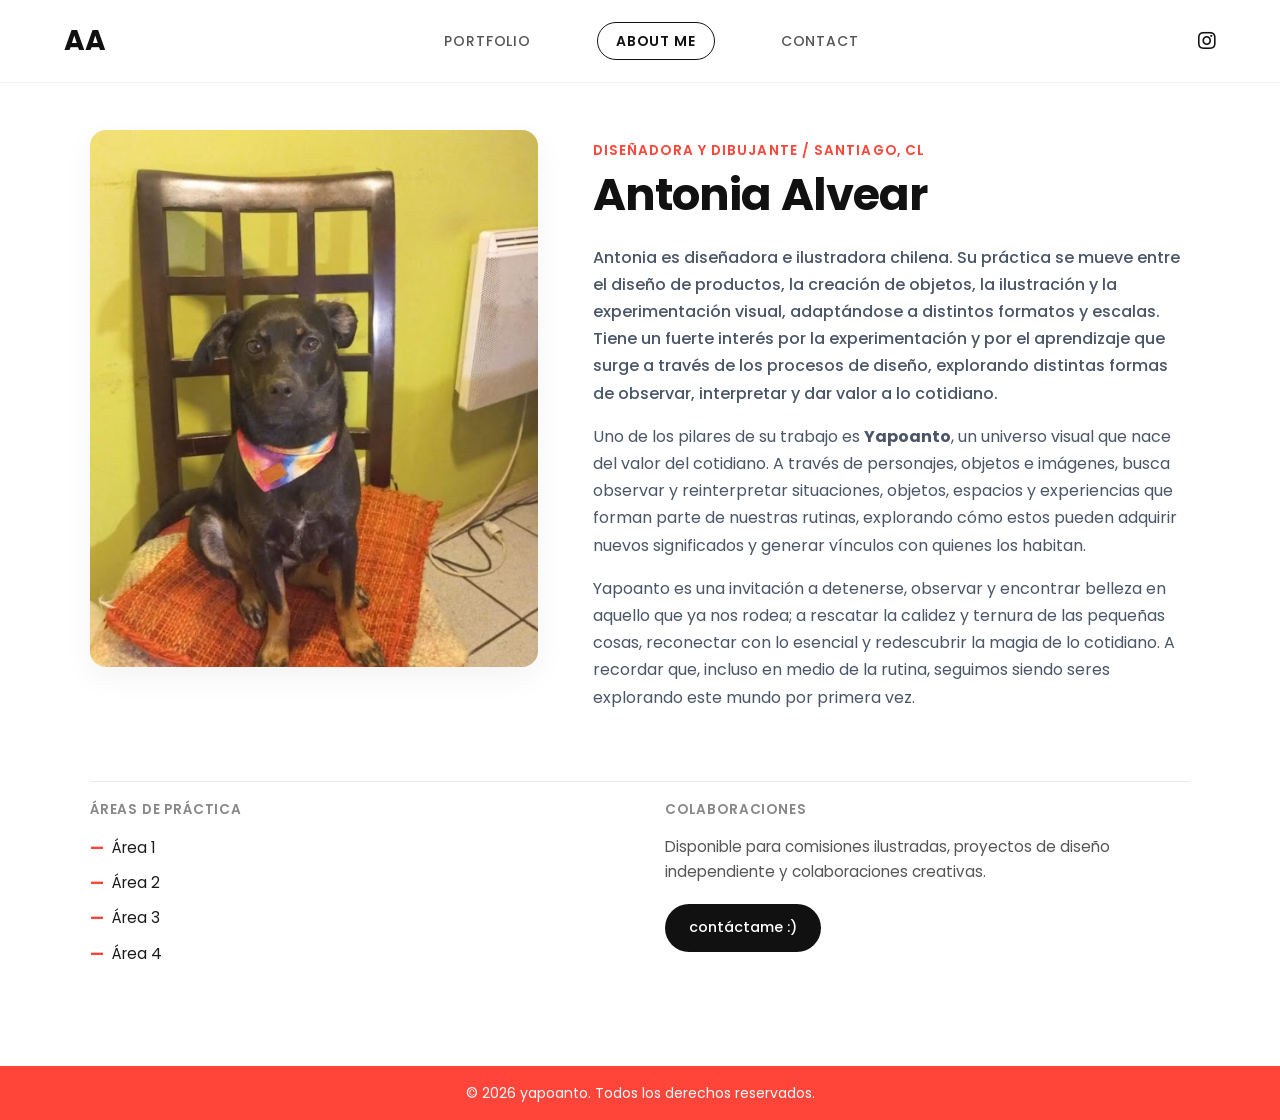
==== commit a50529d1: "Update index.html" ====
--- a/about/index.html
+++ b/about/index.html
@@ -62,10 +62,10 @@
         <div class="capabilities-block">
           <h4> Áreas de Práctica</h4>
           <ul class="capability-list">
-            <li>Ilustración Editorial & Digital</li>
-            <li>Identidad Visual & Branding</li>
-            <li>Diseño de Objetos & Productos</li>
-            <li>Dirección de Arte & Print</li>
+            <li>Área 1</li>
+            <li>Área 2</li>
+            <li>Área 3</li>
+            <li>Área 4</li>
           </ul>
         </div>
 
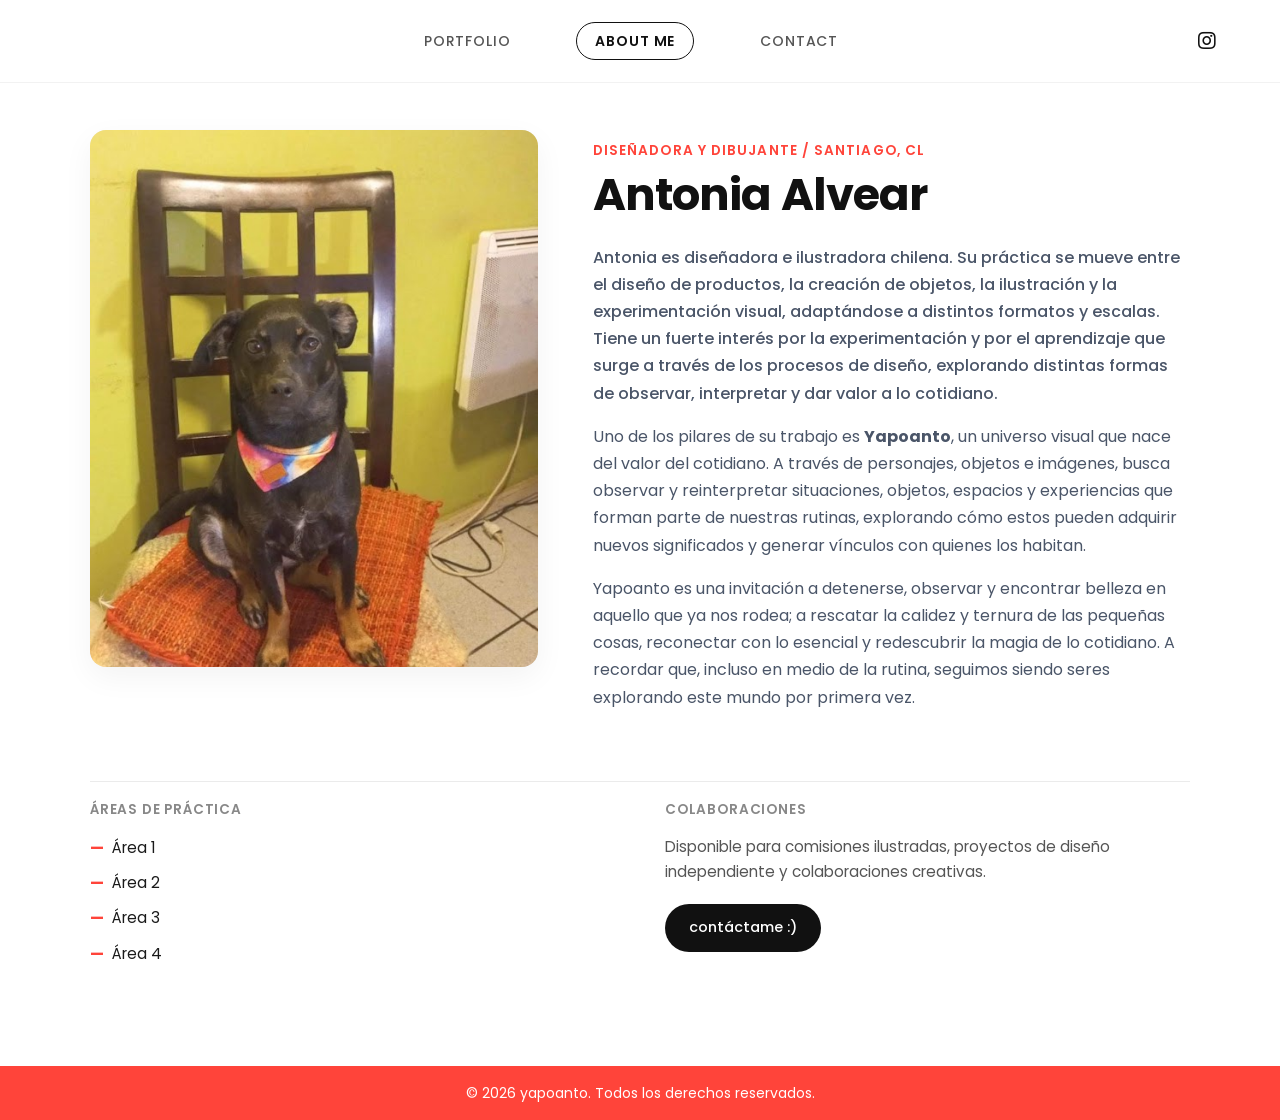
==== commit bf1554e6: "Update index.html" ====
--- a/about/index.html
+++ b/about/index.html
@@ -12,7 +12,7 @@
     <!-- Navegación -->
     <nav>
       <div class="navbar">
-        <div class="logo"><a href="../">AA</a></div>
+      <div class="logo"><a href="../"><img src="../images/aa.svg" alt="AA Logo" class="nav-logo-svg"/></a></div>        
         <ul class="menu">
           <li><a href="../portfolio/">PORTFOLIO</a></li>
           <li><a href="./" class="nav-active-pill">ABOUT ME</a></li>
